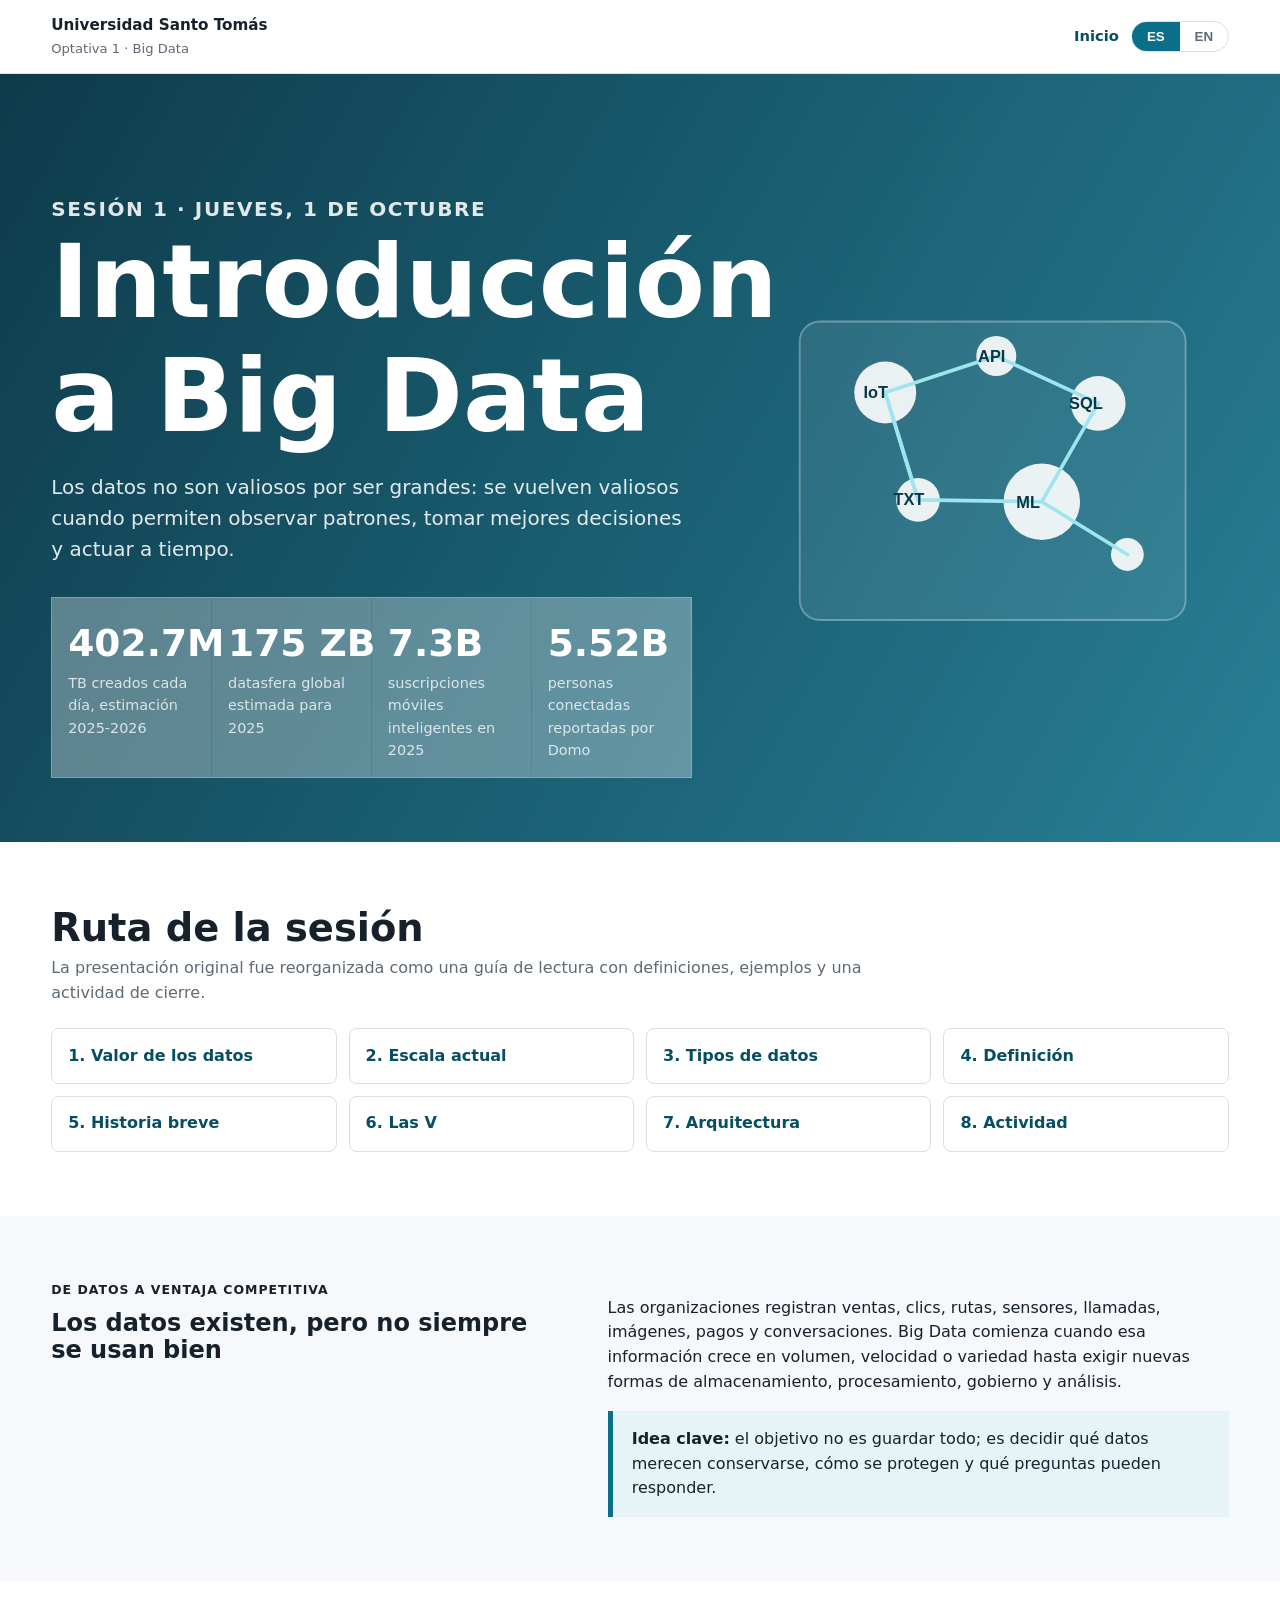
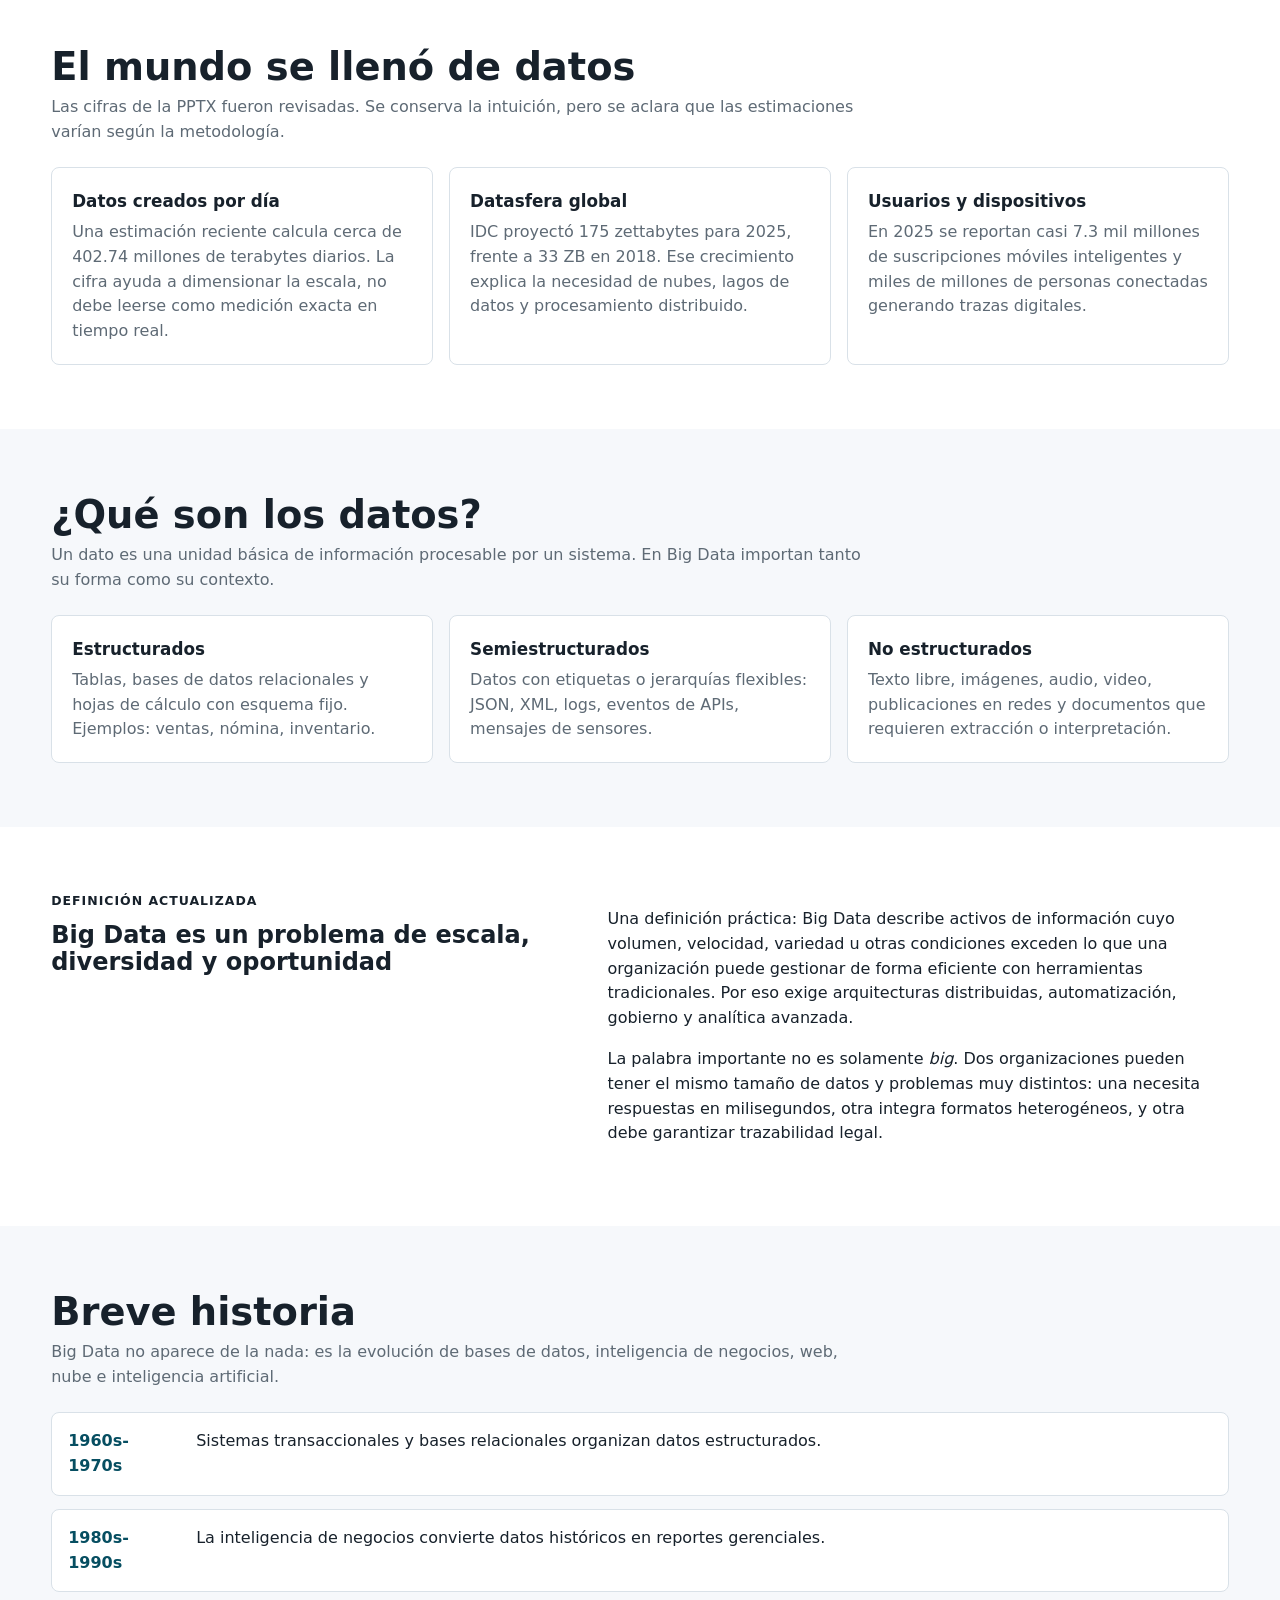
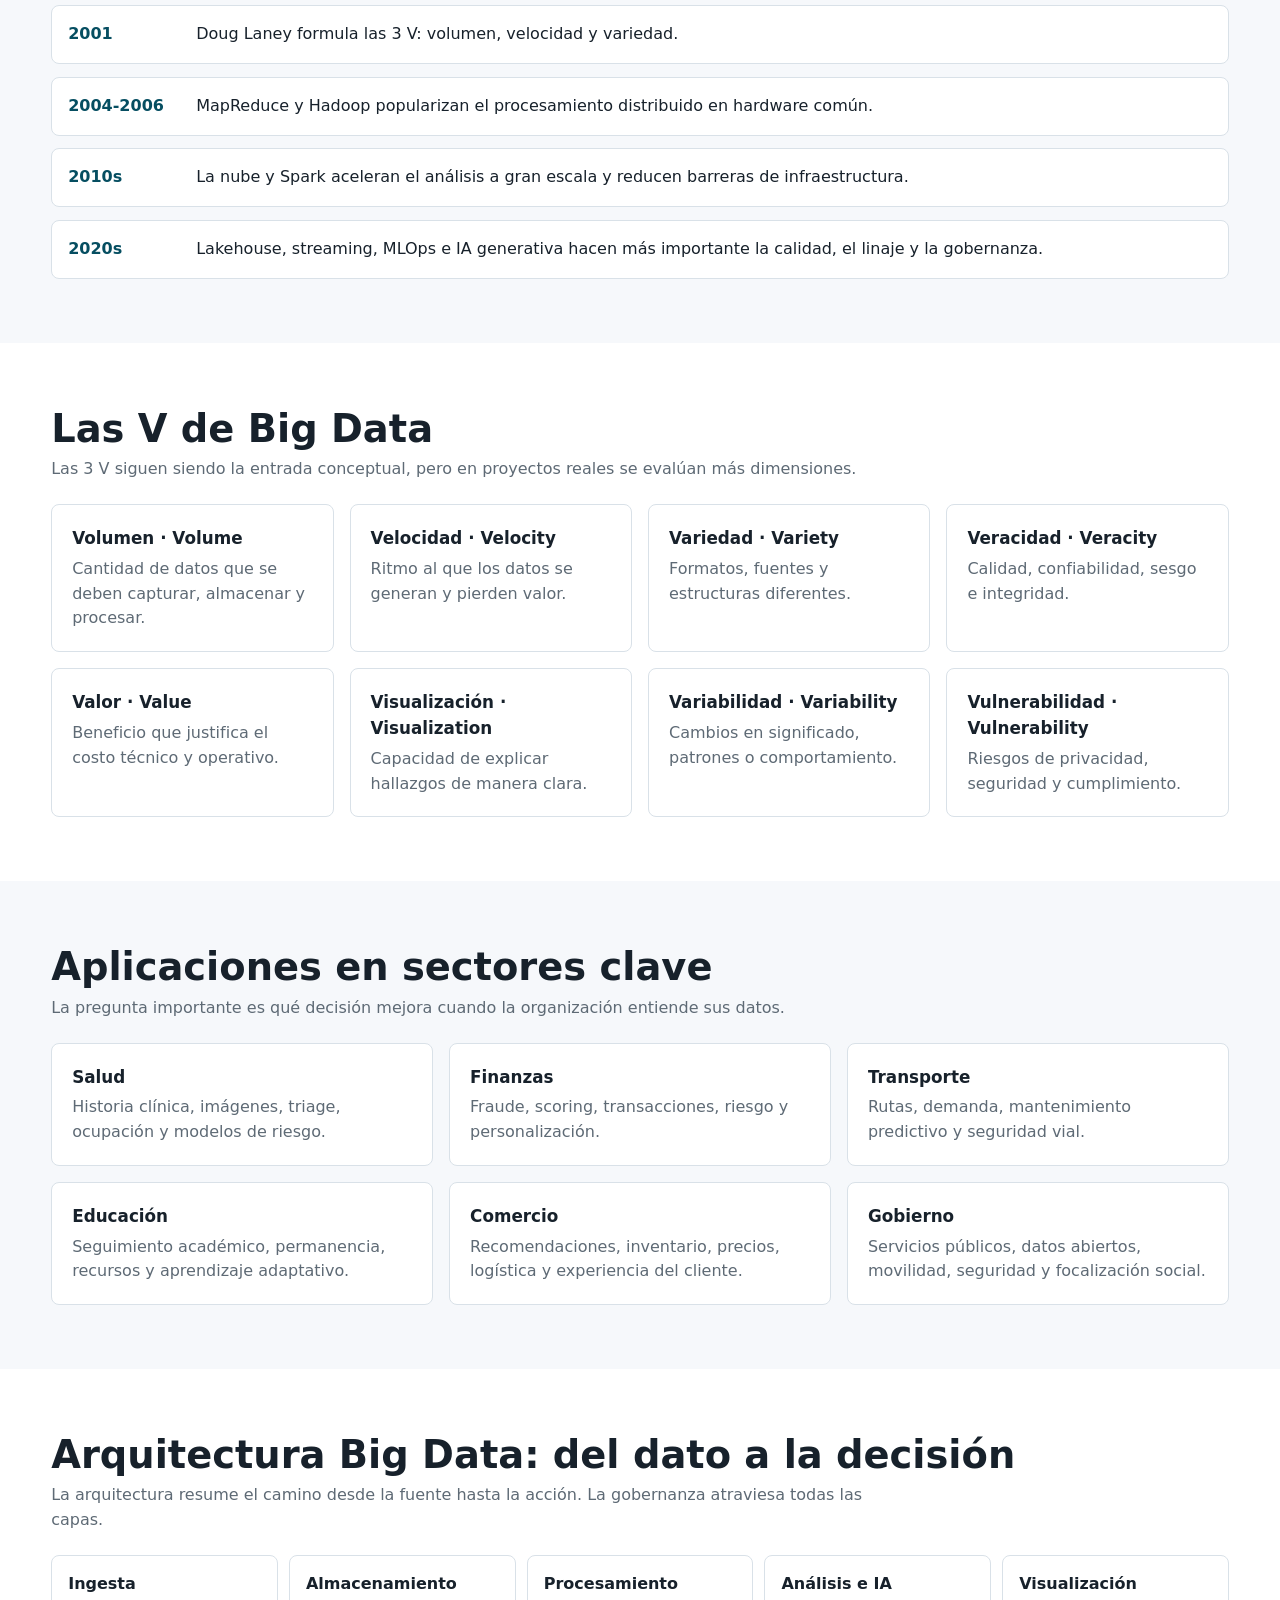
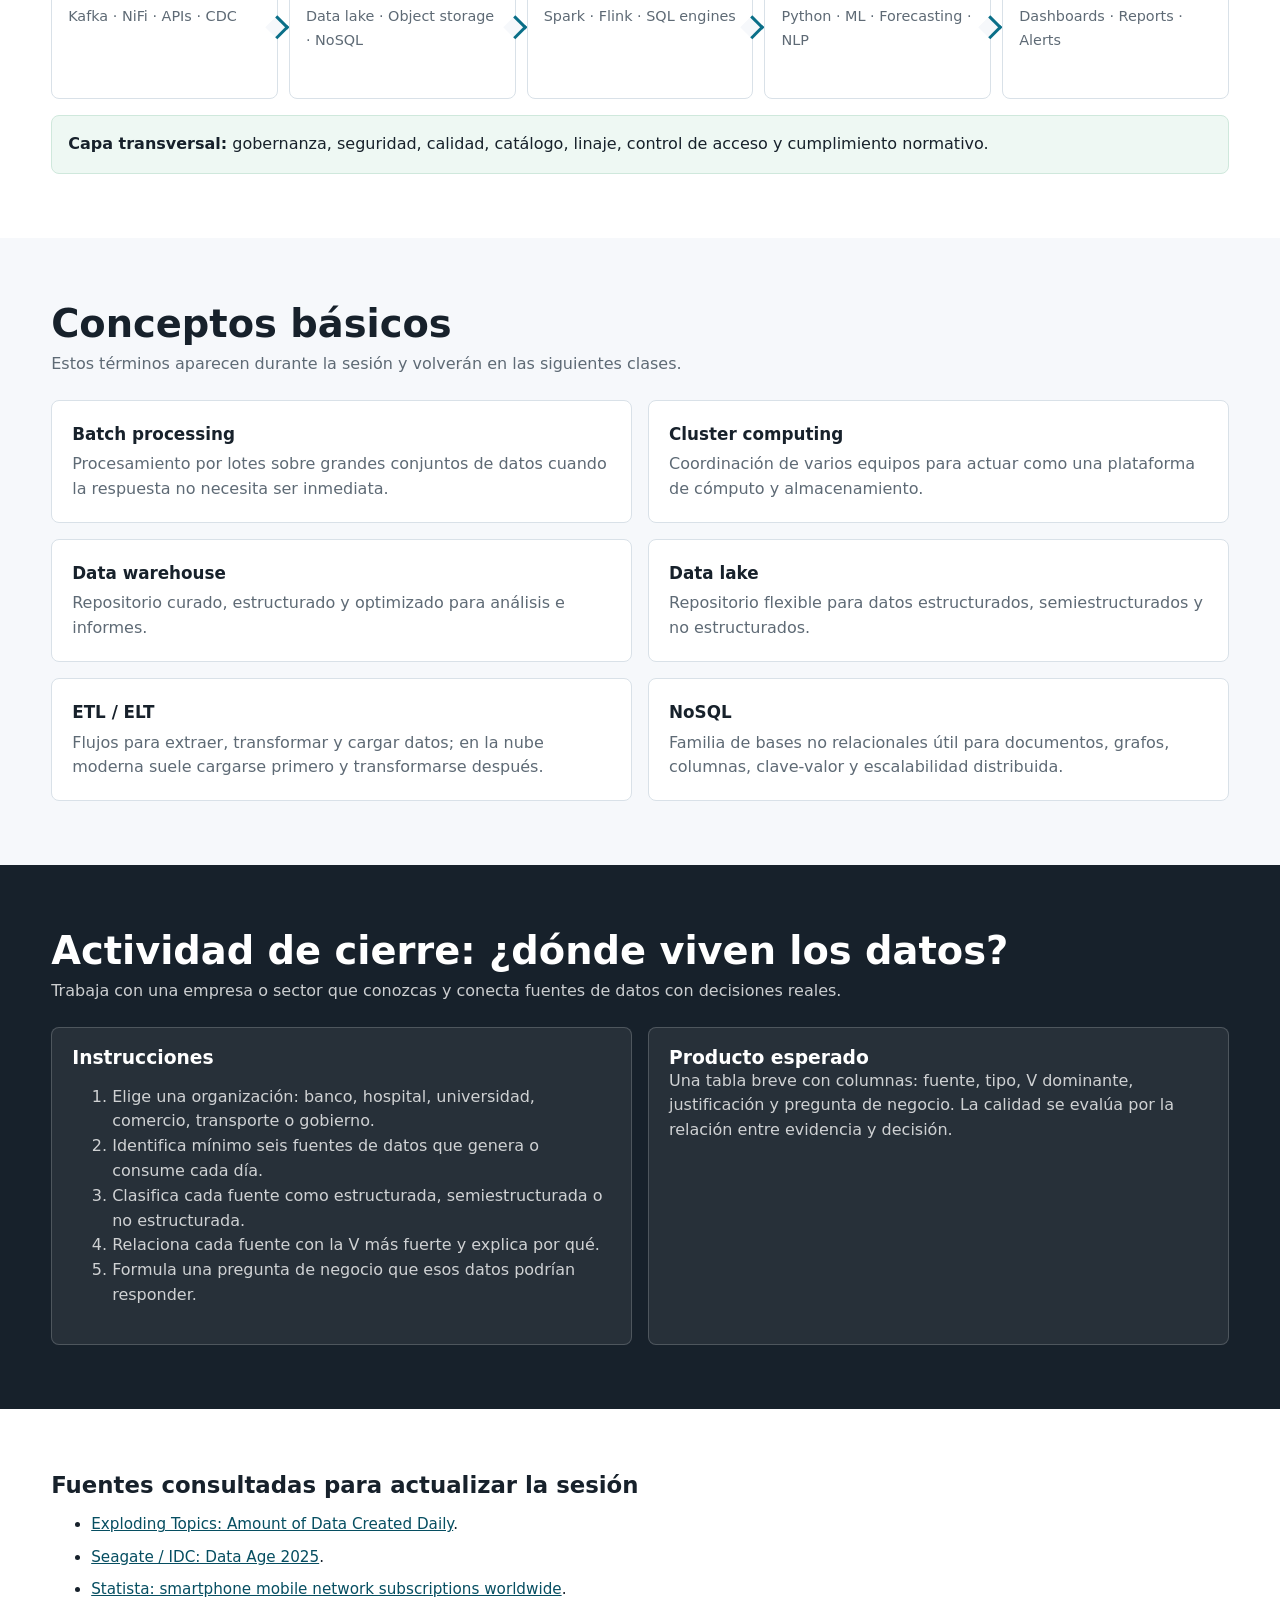
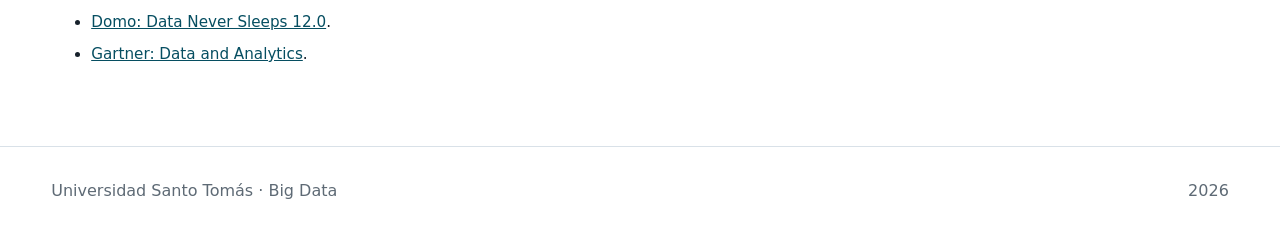
==== sesiones/sesion-1/index.html @ 41582f33 "Create bilingual Big Data Pages site" ====
<!doctype html>
<html lang="es">
  <head>
    <meta charset="utf-8">
    <meta name="viewport" content="width=device-width, initial-scale=1">
    <title>Sesión 1 · Introducción a Big Data</title>
    <meta name="description" content="Session 1: updated bilingual introduction to Big Data.">
    <link rel="stylesheet" href="../../styles.css">
  </head>
  <body>
    <header class="topbar">
      <div class="brand">
        <strong>Universidad Santo Tomás</strong>
        <span>Optativa 1 · Big Data</span>
      </div>
      <nav class="nav-actions" aria-label="Navigation">
        <a class="home-link" href="../../"><span data-lang="es">Inicio</span><span data-lang="en">Home</span></a>
        <div class="language-toggle" aria-label="Language selector">
          <button type="button" data-lang-button="es">ES</button>
          <button type="button" data-lang-button="en">EN</button>
        </div>
      </nav>
    </header>

    <main>
      <section class="hero lesson-hero">
        <div class="hero-inner">
          <div>
            <p class="eyebrow" data-lang="es">Sesión 1 · Jueves, 1 de octubre</p>
            <p class="eyebrow" data-lang="en">Session 1 · Thursday, October 1</p>
            <div data-lang="es">
              <h1>Introducción a Big Data</h1>
              <p>Los datos no son valiosos por ser grandes: se vuelven valiosos cuando permiten observar patrones, tomar mejores decisiones y actuar a tiempo.</p>
            </div>
            <div data-lang="en">
              <h1>Introduction to Big Data</h1>
              <p>Data is not valuable just because it is big: it becomes valuable when it reveals patterns, improves decisions, and supports timely action.</p>
            </div>
            <div class="stats-band">
              <div class="stat">
                <strong>402.7M</strong>
                <span data-lang="es">TB creados cada día, estimación 2025-2026</span>
                <span data-lang="en">TB created each day, 2025-2026 estimate</span>
              </div>
              <div class="stat">
                <strong>175 ZB</strong>
                <span data-lang="es">datasfera global estimada para 2025</span>
                <span data-lang="en">estimated global datasphere for 2025</span>
              </div>
              <div class="stat">
                <strong>7.3B</strong>
                <span data-lang="es">suscripciones móviles inteligentes en 2025</span>
                <span data-lang="en">smartphone mobile subscriptions in 2025</span>
              </div>
              <div class="stat">
                <strong>5.52B</strong>
                <span data-lang="es">personas conectadas reportadas por Domo</span>
                <span data-lang="en">people online reported by Domo</span>
              </div>
            </div>
          </div>
          <div class="hero-visual" aria-hidden="true">
            <svg class="signal-map" viewBox="0 0 520 470" role="img">
              <rect x="48" y="64" width="424" height="328" rx="22" fill="rgba(255,255,255,.08)" stroke="rgba(255,255,255,.32)" stroke-width="2"/>
              <g fill="rgba(255,255,255,.9)">
                <circle cx="142" cy="142" r="34"/>
                <circle cx="264" cy="102" r="22"/>
                <circle cx="376" cy="154" r="30"/>
                <circle cx="178" cy="260" r="24"/>
                <circle cx="314" cy="262" r="42"/>
                <circle cx="408" cy="320" r="18"/>
              </g>
              <g fill="none" stroke="#9fe5ef" stroke-width="4" stroke-linecap="round">
                <path d="M142 142 L264 102 L376 154 L314 262 L178 260 Z"/>
                <path d="M314 262 L408 320"/>
                <path d="M142 142 L178 260"/>
              </g>
              <g fill="#083747" font-family="Inter, sans-serif" font-weight="900" font-size="18">
                <text x="118" y="148">IoT</text>
                <text x="244" y="108">API</text>
                <text x="344" y="160">SQL</text>
                <text x="151" y="266">TXT</text>
                <text x="286" y="269">ML</text>
              </g>
            </svg>
          </div>
        </div>
      </section>

      <section class="section alt">
        <div class="section-inner">
          <div class="section-head">
            <div data-lang="es">
              <h2>Ruta de la sesión</h2>
              <p>La presentación original fue reorganizada como una guía de lectura con definiciones, ejemplos y una actividad de cierre.</p>
            </div>
            <div data-lang="en">
              <h2>Session Path</h2>
              <p>The original presentation was reorganized as a reading guide with definitions, examples, and a closing activity.</p>
            </div>
          </div>
          <nav class="toc" aria-label="Session sections">
            <a href="#valor"><span data-lang="es">1. Valor de los datos</span><span data-lang="en">1. Data value</span></a>
            <a href="#escala"><span data-lang="es">2. Escala actual</span><span data-lang="en">2. Current scale</span></a>
            <a href="#tipos"><span data-lang="es">3. Tipos de datos</span><span data-lang="en">3. Data types</span></a>
            <a href="#definicion"><span data-lang="es">4. Definición</span><span data-lang="en">4. Definition</span></a>
            <a href="#historia"><span data-lang="es">5. Historia breve</span><span data-lang="en">5. Brief history</span></a>
            <a href="#vs"><span data-lang="es">6. Las V</span><span data-lang="en">6. The Vs</span></a>
            <a href="#arquitectura"><span data-lang="es">7. Arquitectura</span><span data-lang="en">7. Architecture</span></a>
            <a href="#actividad"><span data-lang="es">8. Actividad</span><span data-lang="en">8. Activity</span></a>
          </nav>
        </div>
      </section>

      <section class="section" id="valor">
        <div class="section-inner two-col">
          <div>
            <div data-lang="es">
              <p class="eyebrow">De datos a ventaja competitiva</p>
              <h2>Los datos existen, pero no siempre se usan bien</h2>
            </div>
            <div data-lang="en">
              <p class="eyebrow">From data to competitive advantage</p>
              <h2>Data exists, but it is not always used well</h2>
            </div>
          </div>
          <div>
            <p data-lang="es">Las organizaciones registran ventas, clics, rutas, sensores, llamadas, imágenes, pagos y conversaciones. Big Data comienza cuando esa información crece en volumen, velocidad o variedad hasta exigir nuevas formas de almacenamiento, procesamiento, gobierno y análisis.</p>
            <p data-lang="en">Organizations record sales, clicks, routes, sensors, calls, images, payments, and conversations. Big Data begins when that information grows in volume, velocity, or variety enough to require new forms of storage, processing, governance, and analysis.</p>
            <div class="note">
              <p data-lang="es"><strong>Idea clave:</strong> el objetivo no es guardar todo; es decidir qué datos merecen conservarse, cómo se protegen y qué preguntas pueden responder.</p>
              <p data-lang="en"><strong>Key idea:</strong> the goal is not to store everything; it is to decide what data deserves to be kept, how it is protected, and what questions it can answer.</p>
            </div>
          </div>
        </div>
      </section>

      <section class="section alt" id="escala">
        <div class="section-inner">
          <div class="section-head">
            <div data-lang="es">
              <h2>El mundo se llenó de datos</h2>
              <p>Las cifras de la PPTX fueron revisadas. Se conserva la intuición, pero se aclara que las estimaciones varían según la metodología.</p>
            </div>
            <div data-lang="en">
              <h2>The world filled up with data</h2>
              <p>The figures from the PPTX were reviewed. The intuition remains, but the page clarifies that estimates vary by methodology.</p>
            </div>
          </div>
          <div class="grid">
            <article class="card">
              <strong data-lang="es">Datos creados por día</strong>
              <strong data-lang="en">Data created per day</strong>
              <p data-lang="es">Una estimación reciente calcula cerca de 402.74 millones de terabytes diarios. La cifra ayuda a dimensionar la escala, no debe leerse como medición exacta en tiempo real.</p>
              <p data-lang="en">A recent estimate puts daily data creation near 402.74 million terabytes. The figure is useful for scale, not as an exact real-time measurement.</p>
            </article>
            <article class="card">
              <strong data-lang="es">Datasfera global</strong>
              <strong data-lang="en">Global datasphere</strong>
              <p data-lang="es">IDC proyectó 175 zettabytes para 2025, frente a 33 ZB en 2018. Ese crecimiento explica la necesidad de nubes, lagos de datos y procesamiento distribuido.</p>
              <p data-lang="en">IDC projected 175 zettabytes for 2025, up from 33 ZB in 2018. That growth explains the need for clouds, data lakes, and distributed processing.</p>
            </article>
            <article class="card">
              <strong data-lang="es">Usuarios y dispositivos</strong>
              <strong data-lang="en">Users and devices</strong>
              <p data-lang="es">En 2025 se reportan casi 7.3 mil millones de suscripciones móviles inteligentes y miles de millones de personas conectadas generando trazas digitales.</p>
              <p data-lang="en">In 2025 there are almost 7.3 billion smartphone mobile subscriptions and billions of connected people producing digital traces.</p>
            </article>
          </div>
        </div>
      </section>

      <section class="section" id="tipos">
        <div class="section-inner">
          <div class="section-head">
            <div data-lang="es">
              <h2>¿Qué son los datos?</h2>
              <p>Un dato es una unidad básica de información procesable por un sistema. En Big Data importan tanto su forma como su contexto.</p>
            </div>
            <div data-lang="en">
              <h2>What is data?</h2>
              <p>A datum is a basic unit of information that a system can process. In Big Data, both form and context matter.</p>
            </div>
          </div>
          <div class="data-types">
            <article class="card">
              <strong data-lang="es">Estructurados</strong>
              <strong data-lang="en">Structured</strong>
              <p data-lang="es">Tablas, bases de datos relacionales y hojas de cálculo con esquema fijo. Ejemplos: ventas, nómina, inventario.</p>
              <p data-lang="en">Tables, relational databases, and spreadsheets with fixed schema. Examples: sales, payroll, inventory.</p>
            </article>
            <article class="card">
              <strong data-lang="es">Semiestructurados</strong>
              <strong data-lang="en">Semi-structured</strong>
              <p data-lang="es">Datos con etiquetas o jerarquías flexibles: JSON, XML, logs, eventos de APIs, mensajes de sensores.</p>
              <p data-lang="en">Data with flexible tags or hierarchies: JSON, XML, logs, API events, sensor messages.</p>
            </article>
            <article class="card">
              <strong data-lang="es">No estructurados</strong>
              <strong data-lang="en">Unstructured</strong>
              <p data-lang="es">Texto libre, imágenes, audio, video, publicaciones en redes y documentos que requieren extracción o interpretación.</p>
              <p data-lang="en">Free text, images, audio, video, social posts, and documents that require extraction or interpretation.</p>
            </article>
          </div>
        </div>
      </section>

      <section class="section alt" id="definicion">
        <div class="section-inner two-col">
          <div>
            <div data-lang="es">
              <p class="eyebrow">Definición actualizada</p>
              <h2>Big Data es un problema de escala, diversidad y oportunidad</h2>
            </div>
            <div data-lang="en">
              <p class="eyebrow">Updated definition</p>
              <h2>Big Data is a problem of scale, diversity, and timing</h2>
            </div>
          </div>
          <div>
            <p data-lang="es">Una definición práctica: Big Data describe activos de información cuyo volumen, velocidad, variedad u otras condiciones exceden lo que una organización puede gestionar de forma eficiente con herramientas tradicionales. Por eso exige arquitecturas distribuidas, automatización, gobierno y analítica avanzada.</p>
            <p data-lang="en">A practical definition: Big Data describes information assets whose volume, velocity, variety, or other conditions exceed what an organization can efficiently manage with traditional tools. That is why it requires distributed architectures, automation, governance, and advanced analytics.</p>
            <p data-lang="es">La palabra importante no es solamente <em>big</em>. Dos organizaciones pueden tener el mismo tamaño de datos y problemas muy distintos: una necesita respuestas en milisegundos, otra integra formatos heterogéneos, y otra debe garantizar trazabilidad legal.</p>
            <p data-lang="en">The important word is not only <em>big</em>. Two organizations can have the same data size and very different problems: one needs millisecond responses, another integrates heterogeneous formats, and another must guarantee legal traceability.</p>
          </div>
        </div>
      </section>

      <section class="section" id="historia">
        <div class="section-inner">
          <div class="section-head">
            <div data-lang="es">
              <h2>Breve historia</h2>
              <p>Big Data no aparece de la nada: es la evolución de bases de datos, inteligencia de negocios, web, nube e inteligencia artificial.</p>
            </div>
            <div data-lang="en">
              <h2>Brief History</h2>
              <p>Big Data does not appear from nowhere: it evolves from databases, business intelligence, the web, cloud, and artificial intelligence.</p>
            </div>
          </div>
          <div class="timeline">
            <div class="timeline-item"><time>1960s-1970s</time><span data-lang="es">Sistemas transaccionales y bases relacionales organizan datos estructurados.</span><span data-lang="en">Transactional systems and relational databases organize structured data.</span></div>
            <div class="timeline-item"><time>1980s-1990s</time><span data-lang="es">La inteligencia de negocios convierte datos históricos en reportes gerenciales.</span><span data-lang="en">Business intelligence turns historical data into managerial reports.</span></div>
            <div class="timeline-item"><time>2001</time><span data-lang="es">Doug Laney formula las 3 V: volumen, velocidad y variedad.</span><span data-lang="en">Doug Laney formulates the 3 Vs: volume, velocity, and variety.</span></div>
            <div class="timeline-item"><time>2004-2006</time><span data-lang="es">MapReduce y Hadoop popularizan el procesamiento distribuido en hardware común.</span><span data-lang="en">MapReduce and Hadoop popularize distributed processing on commodity hardware.</span></div>
            <div class="timeline-item"><time>2010s</time><span data-lang="es">La nube y Spark aceleran el análisis a gran escala y reducen barreras de infraestructura.</span><span data-lang="en">Cloud platforms and Spark accelerate large-scale analytics and reduce infrastructure barriers.</span></div>
            <div class="timeline-item"><time>2020s</time><span data-lang="es">Lakehouse, streaming, MLOps e IA generativa hacen más importante la calidad, el linaje y la gobernanza.</span><span data-lang="en">Lakehouse, streaming, MLOps, and generative AI make quality, lineage, and governance more important.</span></div>
          </div>
        </div>
      </section>

      <section class="section alt" id="vs">
        <div class="section-inner">
          <div class="section-head">
            <div data-lang="es">
              <h2>Las V de Big Data</h2>
              <p>Las 3 V siguen siendo la entrada conceptual, pero en proyectos reales se evalúan más dimensiones.</p>
            </div>
            <div data-lang="en">
              <h2>The Vs of Big Data</h2>
              <p>The 3 Vs remain the conceptual entry point, but real projects evaluate more dimensions.</p>
            </div>
          </div>
          <div class="v-grid">
            <article class="card"><strong>Volumen · Volume</strong><p data-lang="es">Cantidad de datos que se deben capturar, almacenar y procesar.</p><p data-lang="en">Amount of data to capture, store, and process.</p></article>
            <article class="card"><strong>Velocidad · Velocity</strong><p data-lang="es">Ritmo al que los datos se generan y pierden valor.</p><p data-lang="en">Rate at which data is generated and loses value.</p></article>
            <article class="card"><strong>Variedad · Variety</strong><p data-lang="es">Formatos, fuentes y estructuras diferentes.</p><p data-lang="en">Different formats, sources, and structures.</p></article>
            <article class="card"><strong>Veracidad · Veracity</strong><p data-lang="es">Calidad, confiabilidad, sesgo e integridad.</p><p data-lang="en">Quality, reliability, bias, and integrity.</p></article>
            <article class="card"><strong>Valor · Value</strong><p data-lang="es">Beneficio que justifica el costo técnico y operativo.</p><p data-lang="en">Benefit that justifies technical and operational cost.</p></article>
            <article class="card"><strong>Visualización · Visualization</strong><p data-lang="es">Capacidad de explicar hallazgos de manera clara.</p><p data-lang="en">Ability to explain findings clearly.</p></article>
            <article class="card"><strong>Variabilidad · Variability</strong><p data-lang="es">Cambios en significado, patrones o comportamiento.</p><p data-lang="en">Changes in meaning, patterns, or behavior.</p></article>
            <article class="card"><strong>Vulnerabilidad · Vulnerability</strong><p data-lang="es">Riesgos de privacidad, seguridad y cumplimiento.</p><p data-lang="en">Privacy, security, and compliance risks.</p></article>
          </div>
        </div>
      </section>

      <section class="section" id="sectores">
        <div class="section-inner">
          <div class="section-head">
            <div data-lang="es">
              <h2>Aplicaciones en sectores clave</h2>
              <p>La pregunta importante es qué decisión mejora cuando la organización entiende sus datos.</p>
            </div>
            <div data-lang="en">
              <h2>Applications in Key Sectors</h2>
              <p>The important question is which decision improves when the organization understands its data.</p>
            </div>
          </div>
          <div class="sector-grid">
            <article class="card"><strong data-lang="es">Salud</strong><strong data-lang="en">Healthcare</strong><p data-lang="es">Historia clínica, imágenes, triage, ocupación y modelos de riesgo.</p><p data-lang="en">Clinical records, images, triage, occupancy, and risk models.</p></article>
            <article class="card"><strong data-lang="es">Finanzas</strong><strong data-lang="en">Finance</strong><p data-lang="es">Fraude, scoring, transacciones, riesgo y personalización.</p><p data-lang="en">Fraud, scoring, transactions, risk, and personalization.</p></article>
            <article class="card"><strong data-lang="es">Transporte</strong><strong data-lang="en">Transportation</strong><p data-lang="es">Rutas, demanda, mantenimiento predictivo y seguridad vial.</p><p data-lang="en">Routes, demand, predictive maintenance, and road safety.</p></article>
            <article class="card"><strong data-lang="es">Educación</strong><strong data-lang="en">Education</strong><p data-lang="es">Seguimiento académico, permanencia, recursos y aprendizaje adaptativo.</p><p data-lang="en">Academic tracking, retention, resources, and adaptive learning.</p></article>
            <article class="card"><strong data-lang="es">Comercio</strong><strong data-lang="en">Commerce</strong><p data-lang="es">Recomendaciones, inventario, precios, logística y experiencia del cliente.</p><p data-lang="en">Recommendations, inventory, pricing, logistics, and customer experience.</p></article>
            <article class="card"><strong data-lang="es">Gobierno</strong><strong data-lang="en">Government</strong><p data-lang="es">Servicios públicos, datos abiertos, movilidad, seguridad y focalización social.</p><p data-lang="en">Public services, open data, mobility, safety, and social targeting.</p></article>
          </div>
        </div>
      </section>

      <section class="section alt" id="arquitectura">
        <div class="section-inner">
          <div class="section-head">
            <div data-lang="es">
              <h2>Arquitectura Big Data: del dato a la decisión</h2>
              <p>La arquitectura resume el camino desde la fuente hasta la acción. La gobernanza atraviesa todas las capas.</p>
            </div>
            <div data-lang="en">
              <h2>Big Data Architecture: from data to decision</h2>
              <p>The architecture summarizes the path from source to action. Governance crosses every layer.</p>
            </div>
          </div>
          <div class="architecture">
            <div class="arch-step"><strong data-lang="es">Ingesta</strong><strong data-lang="en">Ingestion</strong><span>Kafka · NiFi · APIs · CDC</span></div>
            <div class="arch-step"><strong data-lang="es">Almacenamiento</strong><strong data-lang="en">Storage</strong><span>Data lake · Object storage · NoSQL</span></div>
            <div class="arch-step"><strong data-lang="es">Procesamiento</strong><strong data-lang="en">Processing</strong><span>Spark · Flink · SQL engines</span></div>
            <div class="arch-step"><strong data-lang="es">Análisis e IA</strong><strong data-lang="en">Analytics and AI</strong><span>Python · ML · Forecasting · NLP</span></div>
            <div class="arch-step"><strong data-lang="es">Visualización</strong><strong data-lang="en">Visualization</strong><span>Dashboards · Reports · Alerts</span></div>
          </div>
          <div class="governance">
            <strong data-lang="es">Capa transversal:</strong>
            <strong data-lang="en">Cross-cutting layer:</strong>
            <span data-lang="es"> gobernanza, seguridad, calidad, catálogo, linaje, control de acceso y cumplimiento normativo.</span>
            <span data-lang="en"> governance, security, quality, catalog, lineage, access control, and regulatory compliance.</span>
          </div>
        </div>
      </section>

      <section class="section">
        <div class="section-inner">
          <div class="section-head">
            <div data-lang="es">
              <h2>Conceptos básicos</h2>
              <p>Estos términos aparecen durante la sesión y volverán en las siguientes clases.</p>
            </div>
            <div data-lang="en">
              <h2>Basic Concepts</h2>
              <p>These terms appear during the session and will return in the next classes.</p>
            </div>
          </div>
          <div class="concept-grid">
            <article class="card"><strong>Batch processing</strong><p data-lang="es">Procesamiento por lotes sobre grandes conjuntos de datos cuando la respuesta no necesita ser inmediata.</p><p data-lang="en">Batch processing over large datasets when the response does not need to be immediate.</p></article>
            <article class="card"><strong>Cluster computing</strong><p data-lang="es">Coordinación de varios equipos para actuar como una plataforma de cómputo y almacenamiento.</p><p data-lang="en">Coordination of multiple machines to act as a computing and storage platform.</p></article>
            <article class="card"><strong>Data warehouse</strong><p data-lang="es">Repositorio curado, estructurado y optimizado para análisis e informes.</p><p data-lang="en">Curated, structured repository optimized for analytics and reporting.</p></article>
            <article class="card"><strong>Data lake</strong><p data-lang="es">Repositorio flexible para datos estructurados, semiestructurados y no estructurados.</p><p data-lang="en">Flexible repository for structured, semi-structured, and unstructured data.</p></article>
            <article class="card"><strong>ETL / ELT</strong><p data-lang="es">Flujos para extraer, transformar y cargar datos; en la nube moderna suele cargarse primero y transformarse después.</p><p data-lang="en">Flows to extract, transform, and load data; in modern cloud stacks, data is often loaded first and transformed later.</p></article>
            <article class="card"><strong>NoSQL</strong><p data-lang="es">Familia de bases no relacionales útil para documentos, grafos, columnas, clave-valor y escalabilidad distribuida.</p><p data-lang="en">Family of non-relational databases useful for documents, graphs, columns, key-value data, and distributed scalability.</p></article>
          </div>
        </div>
      </section>

      <section class="section activity" id="actividad">
        <div class="section-inner">
          <div class="section-head">
            <div data-lang="es">
              <h2>Actividad de cierre: ¿dónde viven los datos?</h2>
              <p>Trabaja con una empresa o sector que conozcas y conecta fuentes de datos con decisiones reales.</p>
            </div>
            <div data-lang="en">
              <h2>Closing Activity: where does data live?</h2>
              <p>Work with a company or sector you know and connect data sources with real decisions.</p>
            </div>
          </div>
          <div class="activity-grid">
            <article class="card">
              <h3 data-lang="es">Instrucciones</h3>
              <h3 data-lang="en">Instructions</h3>
              <ol data-lang="es">
                <li>Elige una organización: banco, hospital, universidad, comercio, transporte o gobierno.</li>
                <li>Identifica mínimo seis fuentes de datos que genera o consume cada día.</li>
                <li>Clasifica cada fuente como estructurada, semiestructurada o no estructurada.</li>
                <li>Relaciona cada fuente con la V más fuerte y explica por qué.</li>
                <li>Formula una pregunta de negocio que esos datos podrían responder.</li>
              </ol>
              <ol data-lang="en">
                <li>Choose an organization: bank, hospital, university, commerce, transportation, or government.</li>
                <li>Identify at least six data sources it generates or consumes every day.</li>
                <li>Classify each source as structured, semi-structured, or unstructured.</li>
                <li>Connect each source with the strongest V and explain why.</li>
                <li>Write one business question that those data sources could answer.</li>
              </ol>
            </article>
            <article class="card">
              <h3 data-lang="es">Producto esperado</h3>
              <h3 data-lang="en">Expected output</h3>
              <p data-lang="es">Una tabla breve con columnas: fuente, tipo, V dominante, justificación y pregunta de negocio. La calidad se evalúa por la relación entre evidencia y decisión.</p>
              <p data-lang="en">A short table with columns: source, type, dominant V, justification, and business question. Quality is evaluated by the relationship between evidence and decision.</p>
            </article>
          </div>
        </div>
      </section>

      <section class="section alt">
        <div class="section-inner sources">
          <div data-lang="es">
            <h2>Fuentes consultadas para actualizar la sesión</h2>
            <ul>
              <li><a href="https://explodingtopics.com/blog/data-generated-per-day">Exploding Topics: Amount of Data Created Daily</a>.</li>
              <li><a href="https://www.seagate.com/www-content/promos/age-of-ai/files/seagate-age-of-ai.pdf">Seagate / IDC: Data Age 2025</a>.</li>
              <li><a href="https://www.statista.com/statistics/330695/number-of-smartphone-users-worldwide/">Statista: smartphone mobile network subscriptions worldwide</a>.</li>
              <li><a href="https://www.domoinvestors.com/news/news-details/2024/Domo-Releases-12th-Annual-Data-Never-Sleeps-Report/default.aspx">Domo: Data Never Sleeps 12.0</a>.</li>
              <li><a href="https://www.gartner.com/en/topics/data-and-analytics">Gartner: Data and Analytics</a>.</li>
            </ul>
          </div>
          <div data-lang="en">
            <h2>Sources used to update the session</h2>
            <ul>
              <li><a href="https://explodingtopics.com/blog/data-generated-per-day">Exploding Topics: Amount of Data Created Daily</a>.</li>
              <li><a href="https://www.seagate.com/www-content/promos/age-of-ai/files/seagate-age-of-ai.pdf">Seagate / IDC: Data Age 2025</a>.</li>
              <li><a href="https://www.statista.com/statistics/330695/number-of-smartphone-users-worldwide/">Statista: smartphone mobile network subscriptions worldwide</a>.</li>
              <li><a href="https://www.domoinvestors.com/news/news-details/2024/Domo-Releases-12th-Annual-Data-Never-Sleeps-Report/default.aspx">Domo: Data Never Sleeps 12.0</a>.</li>
              <li><a href="https://www.gartner.com/en/topics/data-and-analytics">Gartner: Data and Analytics</a>.</li>
            </ul>
          </div>
        </div>
      </section>
    </main>

    <footer>
      <div class="section-inner">
        <span>Universidad Santo Tomás · Big Data</span>
        <span>2026</span>
      </div>
    </footer>

    <script src="../../script.js"></script>
  </body>
</html>
---- styles.css ----
:root {
  color-scheme: light;
  --ink: #17212b;
  --muted: #5e6a75;
  --line: #d9e1e8;
  --paper: #f6f8fb;
  --surface: #ffffff;
  --brand: #0a6f88;
  --brand-dark: #064e61;
  --accent: #d94436;
  --green: #28785f;
  --gold: #b78018;
  --blue-soft: #e7f4f7;
  --red-soft: #fff0ec;
  --green-soft: #eef8f3;
  --gold-soft: #fff7e6;
  --shadow: 0 18px 45px rgba(23, 33, 43, 0.1);
  font-family: Inter, ui-sans-serif, system-ui, -apple-system, BlinkMacSystemFont, "Segoe UI", sans-serif;
}

* {
  box-sizing: border-box;
}

body {
  margin: 0;
  background: var(--paper);
  color: var(--ink);
  line-height: 1.55;
}

a {
  color: var(--brand-dark);
}

[hidden] {
  display: none !important;
}

.topbar {
  position: sticky;
  top: 0;
  z-index: 20;
  display: flex;
  align-items: center;
  justify-content: space-between;
  gap: 1rem;
  width: 100%;
  padding: 0.85rem clamp(1rem, 4vw, 3.5rem);
  border-bottom: 1px solid rgba(217, 225, 232, 0.9);
  background: rgba(255, 255, 255, 0.94);
  backdrop-filter: blur(16px);
}

.brand {
  display: flex;
  flex-direction: column;
  gap: 0.1rem;
  min-width: 0;
}

.brand strong {
  font-size: 0.95rem;
}

.brand span {
  color: var(--muted);
  font-size: 0.82rem;
}

.nav-actions {
  display: flex;
  align-items: center;
  gap: 0.75rem;
  flex-wrap: wrap;
  justify-content: flex-end;
}

.home-link {
  font-weight: 700;
  text-decoration: none;
  font-size: 0.92rem;
}

.language-toggle {
  display: inline-grid;
  grid-template-columns: 1fr 1fr;
  border: 1px solid var(--line);
  border-radius: 999px;
  overflow: hidden;
  background: var(--surface);
}

.language-toggle button {
  border: 0;
  min-width: 3rem;
  padding: 0.45rem 0.7rem;
  background: transparent;
  color: var(--muted);
  font-weight: 800;
  cursor: pointer;
}

.language-toggle button.is-active {
  background: var(--brand);
  color: white;
}

.hero {
  width: 100%;
  padding: clamp(2.8rem, 8vw, 6.5rem) clamp(1rem, 4vw, 4rem) clamp(2rem, 5vw, 4rem);
  color: white;
  background:
    linear-gradient(120deg, rgba(8, 55, 71, 0.98), rgba(11, 111, 136, 0.88)),
    radial-gradient(circle at 76% 22%, rgba(255, 255, 255, 0.22), transparent 28%);
}

.hero-inner {
  width: min(1180px, 100%);
  margin: 0 auto;
  display: grid;
  grid-template-columns: minmax(0, 1.15fr) minmax(300px, 0.85fr);
  gap: clamp(2rem, 5vw, 5rem);
  align-items: center;
}

.eyebrow {
  margin: 0 0 0.7rem;
  text-transform: uppercase;
  letter-spacing: 0.08em;
  font-size: 0.78rem;
  font-weight: 850;
}

h1, h2, h3 {
  line-height: 1.12;
  margin: 0;
}

h1 {
  max-width: 12ch;
  font-size: clamp(3rem, 8vw, 6.8rem);
}

.hero p {
  max-width: 68ch;
  margin: 1.1rem 0 0;
  color: rgba(255, 255, 255, 0.88);
  font-size: clamp(1.03rem, 2vw, 1.25rem);
}

.hero-visual {
  min-height: 360px;
  display: grid;
  place-items: center;
}

.signal-map {
  width: min(100%, 520px);
  aspect-ratio: 1.1;
}

.section {
  width: 100%;
  padding: clamp(2rem, 5vw, 4.5rem) clamp(1rem, 4vw, 4rem);
}

.section.alt {
  background: white;
}

.section-inner {
  width: min(1180px, 100%);
  margin: 0 auto;
}

.section-head {
  display: flex;
  align-items: end;
  justify-content: space-between;
  gap: 1.25rem;
  margin-bottom: 1.4rem;
}

.section-head h2 {
  font-size: clamp(1.8rem, 3vw, 2.6rem);
}

.section-head p {
  max-width: 52rem;
  margin: 0.45rem 0 0;
  color: var(--muted);
}

.session-table {
  width: 100%;
  border-collapse: collapse;
  overflow: hidden;
  background: var(--surface);
  box-shadow: var(--shadow);
}

.session-table th,
.session-table td {
  padding: 1rem;
  text-align: left;
  border-bottom: 1px solid var(--line);
  vertical-align: top;
}

.session-table th {
  background: #edf5f7;
  color: #243744;
  font-size: 0.82rem;
  text-transform: uppercase;
  letter-spacing: 0.06em;
}

.session-table tr:last-child td {
  border-bottom: 0;
}

.session-table a {
  font-weight: 800;
}

.pill {
  display: inline-flex;
  align-items: center;
  justify-content: center;
  min-width: 5rem;
  padding: 0.32rem 0.7rem;
  border-radius: 999px;
  background: var(--blue-soft);
  color: var(--brand-dark);
  font-weight: 800;
  font-size: 0.82rem;
}

.pill.locked {
  background: #eef1f4;
  color: var(--muted);
}

.grid {
  display: grid;
  grid-template-columns: repeat(3, minmax(0, 1fr));
  gap: 1rem;
}

.tile,
.card {
  background: var(--surface);
  border: 1px solid var(--line);
  border-radius: 8px;
  padding: 1.25rem;
}

.tile strong,
.card strong {
  display: block;
  margin-bottom: 0.35rem;
  font-size: 1.05rem;
}

.tile p,
.card p,
.card li {
  color: var(--muted);
}

.tile p,
.card p {
  margin: 0;
}

.lesson-hero h1 {
  max-width: 13ch;
}

.stats-band {
  display: grid;
  grid-template-columns: repeat(4, minmax(0, 1fr));
  gap: 1px;
  margin-top: 2rem;
  background: rgba(255, 255, 255, 0.25);
  border: 1px solid rgba(255, 255, 255, 0.28);
}

.stat {
  padding: 1rem;
  background: rgba(255, 255, 255, 0.08);
}

.stat strong {
  display: block;
  color: white;
  font-size: clamp(1.5rem, 3vw, 2.35rem);
  white-space: nowrap;
}

.stat span {
  display: block;
  color: rgba(255, 255, 255, 0.78);
  font-size: 0.9rem;
}

.toc {
  display: grid;
  grid-template-columns: repeat(4, minmax(0, 1fr));
  gap: 0.75rem;
}

.toc a {
  display: block;
  padding: 0.9rem 1rem;
  border: 1px solid var(--line);
  border-radius: 8px;
  background: white;
  text-decoration: none;
  font-weight: 800;
}

.two-col {
  display: grid;
  grid-template-columns: minmax(0, 0.9fr) minmax(0, 1.1fr);
  gap: clamp(1.5rem, 4vw, 3rem);
  align-items: start;
}

.note {
  border-left: 5px solid var(--brand);
  padding: 1rem 1.2rem;
  background: var(--blue-soft);
}

.note p {
  margin: 0;
}

.data-types,
.v-grid,
.sector-grid,
.concept-grid {
  display: grid;
  grid-template-columns: repeat(3, minmax(0, 1fr));
  gap: 1rem;
}

.v-grid {
  grid-template-columns: repeat(4, minmax(0, 1fr));
}

.concept-grid {
  grid-template-columns: repeat(2, minmax(0, 1fr));
}

.timeline {
  display: grid;
  gap: 0.8rem;
}

.timeline-item {
  display: grid;
  grid-template-columns: 7rem 1fr;
  gap: 1rem;
  align-items: start;
  padding: 1rem;
  border: 1px solid var(--line);
  border-radius: 8px;
  background: white;
}

.timeline-item time {
  font-weight: 900;
  color: var(--brand-dark);
}

.architecture {
  display: grid;
  grid-template-columns: repeat(5, minmax(0, 1fr));
  gap: 0.7rem;
}

.arch-step {
  position: relative;
  min-height: 9rem;
  padding: 1rem;
  border: 1px solid var(--line);
  border-radius: 8px;
  background: white;
}

.arch-step::after {
  content: "";
  position: absolute;
  top: 50%;
  right: -0.55rem;
  width: 0.85rem;
  height: 0.85rem;
  border-top: 3px solid var(--brand);
  border-right: 3px solid var(--brand);
  transform: translateY(-50%) rotate(45deg);
  background: var(--paper);
}

.arch-step:last-child::after {
  content: none;
}

.arch-step strong {
  display: block;
  margin-bottom: 0.4rem;
}

.arch-step span {
  color: var(--muted);
  font-size: 0.9rem;
}

.governance {
  margin-top: 1rem;
  padding: 1rem;
  border-radius: 8px;
  background: var(--green-soft);
  border: 1px solid #cfe8dc;
}

.activity {
  background: #17212b;
  color: white;
}

.activity .section-head p,
.activity li,
.activity p {
  color: rgba(255, 255, 255, 0.78);
}

.activity h2,
.activity h3 {
  color: white;
}

.activity-grid {
  display: grid;
  grid-template-columns: minmax(0, 1fr) minmax(0, 1fr);
  gap: 1rem;
}

.activity .card {
  background: rgba(255, 255, 255, 0.07);
  border-color: rgba(255, 255, 255, 0.18);
}

.sources {
  font-size: 0.95rem;
}

.sources li {
  margin-bottom: 0.55rem;
}

footer {
  padding: 2rem clamp(1rem, 4vw, 4rem);
  color: var(--muted);
  border-top: 1px solid var(--line);
  background: white;
}

footer .section-inner {
  display: flex;
  justify-content: space-between;
  gap: 1rem;
  flex-wrap: wrap;
}

@media (max-width: 980px) {
  .hero-inner,
  .two-col,
  .activity-grid {
    grid-template-columns: 1fr;
  }

  .grid,
  .data-types,
  .v-grid,
  .sector-grid,
  .concept-grid,
  .toc,
  .stats-band {
    grid-template-columns: repeat(2, minmax(0, 1fr));
  }

  .architecture {
    grid-template-columns: 1fr;
  }

  .arch-step::after {
    top: auto;
    right: 50%;
    bottom: -0.58rem;
    transform: translateX(50%) rotate(135deg);
  }
}

@media (max-width: 680px) {
  .topbar {
    align-items: flex-start;
    flex-direction: column;
  }

  .section-head {
    display: block;
  }

  .session-table,
  .session-table tbody,
  .session-table tr,
  .session-table td {
    display: block;
    width: 100%;
  }

  .session-table thead {
    display: none;
  }

  .session-table tr {
    border-bottom: 1px solid var(--line);
    padding: 0.8rem 0;
  }

  .session-table td {
    border: 0;
    padding: 0.45rem 1rem;
  }

  .session-table td::before {
    content: attr(data-label);
    display: block;
    margin-bottom: 0.15rem;
    color: var(--muted);
    font-size: 0.75rem;
    font-weight: 850;
    text-transform: uppercase;
    letter-spacing: 0.05em;
  }

  .grid,
  .data-types,
  .v-grid,
  .sector-grid,
  .concept-grid,
  .toc,
  .stats-band {
    grid-template-columns: 1fr;
  }

  .timeline-item {
    grid-template-columns: 1fr;
  }

  .hero-visual {
    min-height: 260px;
  }
}
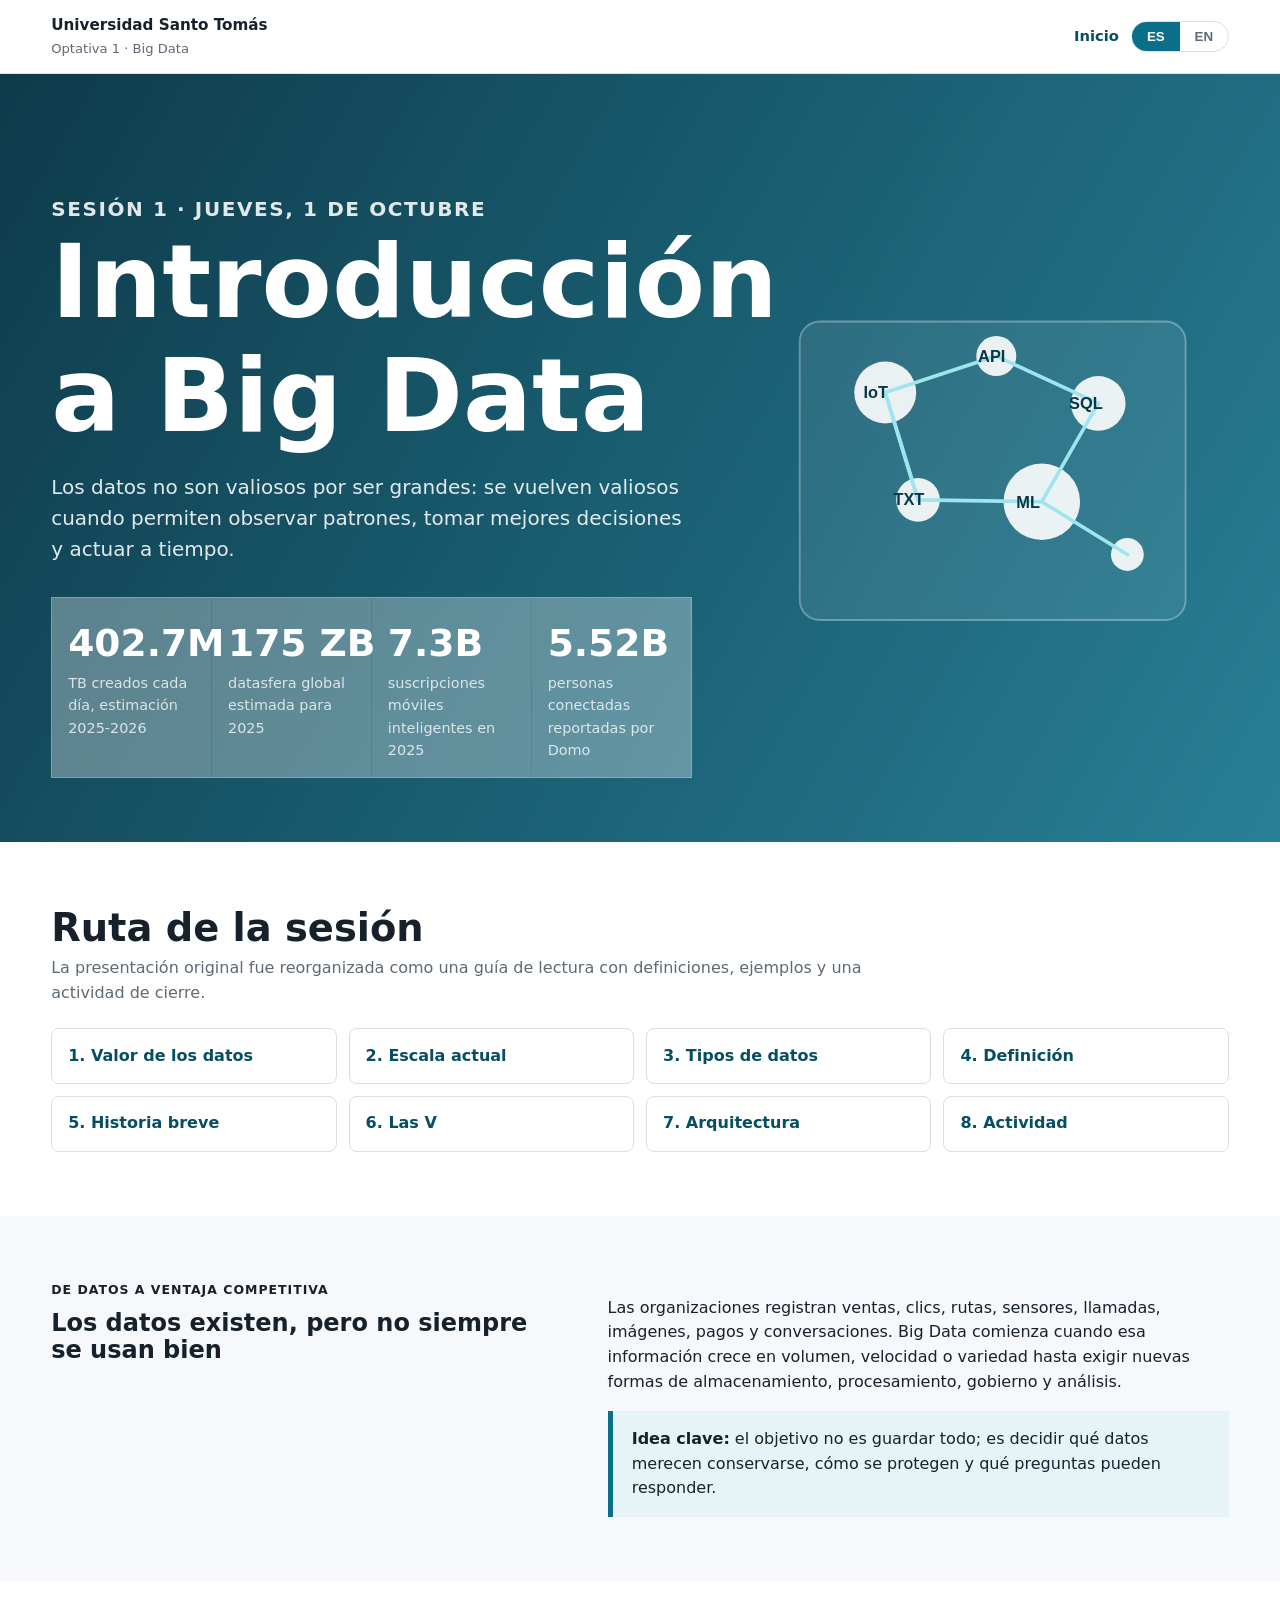
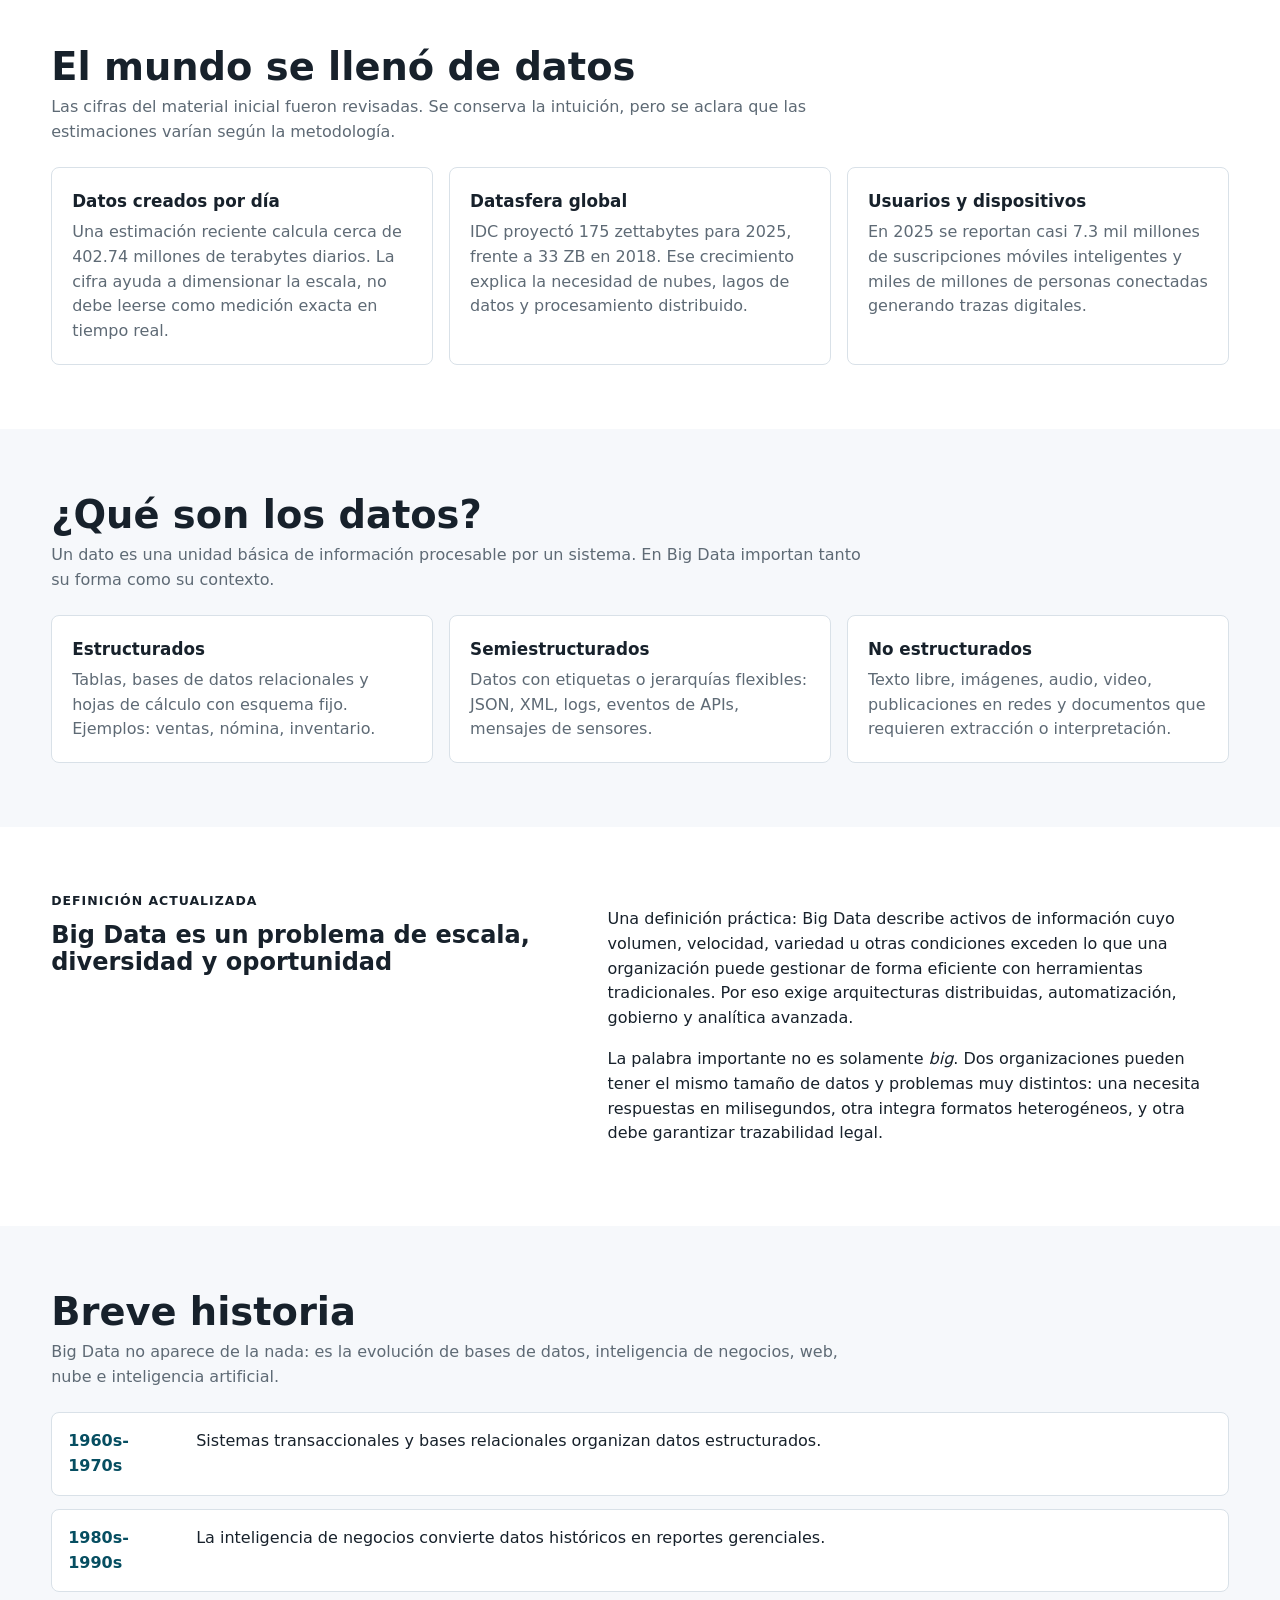
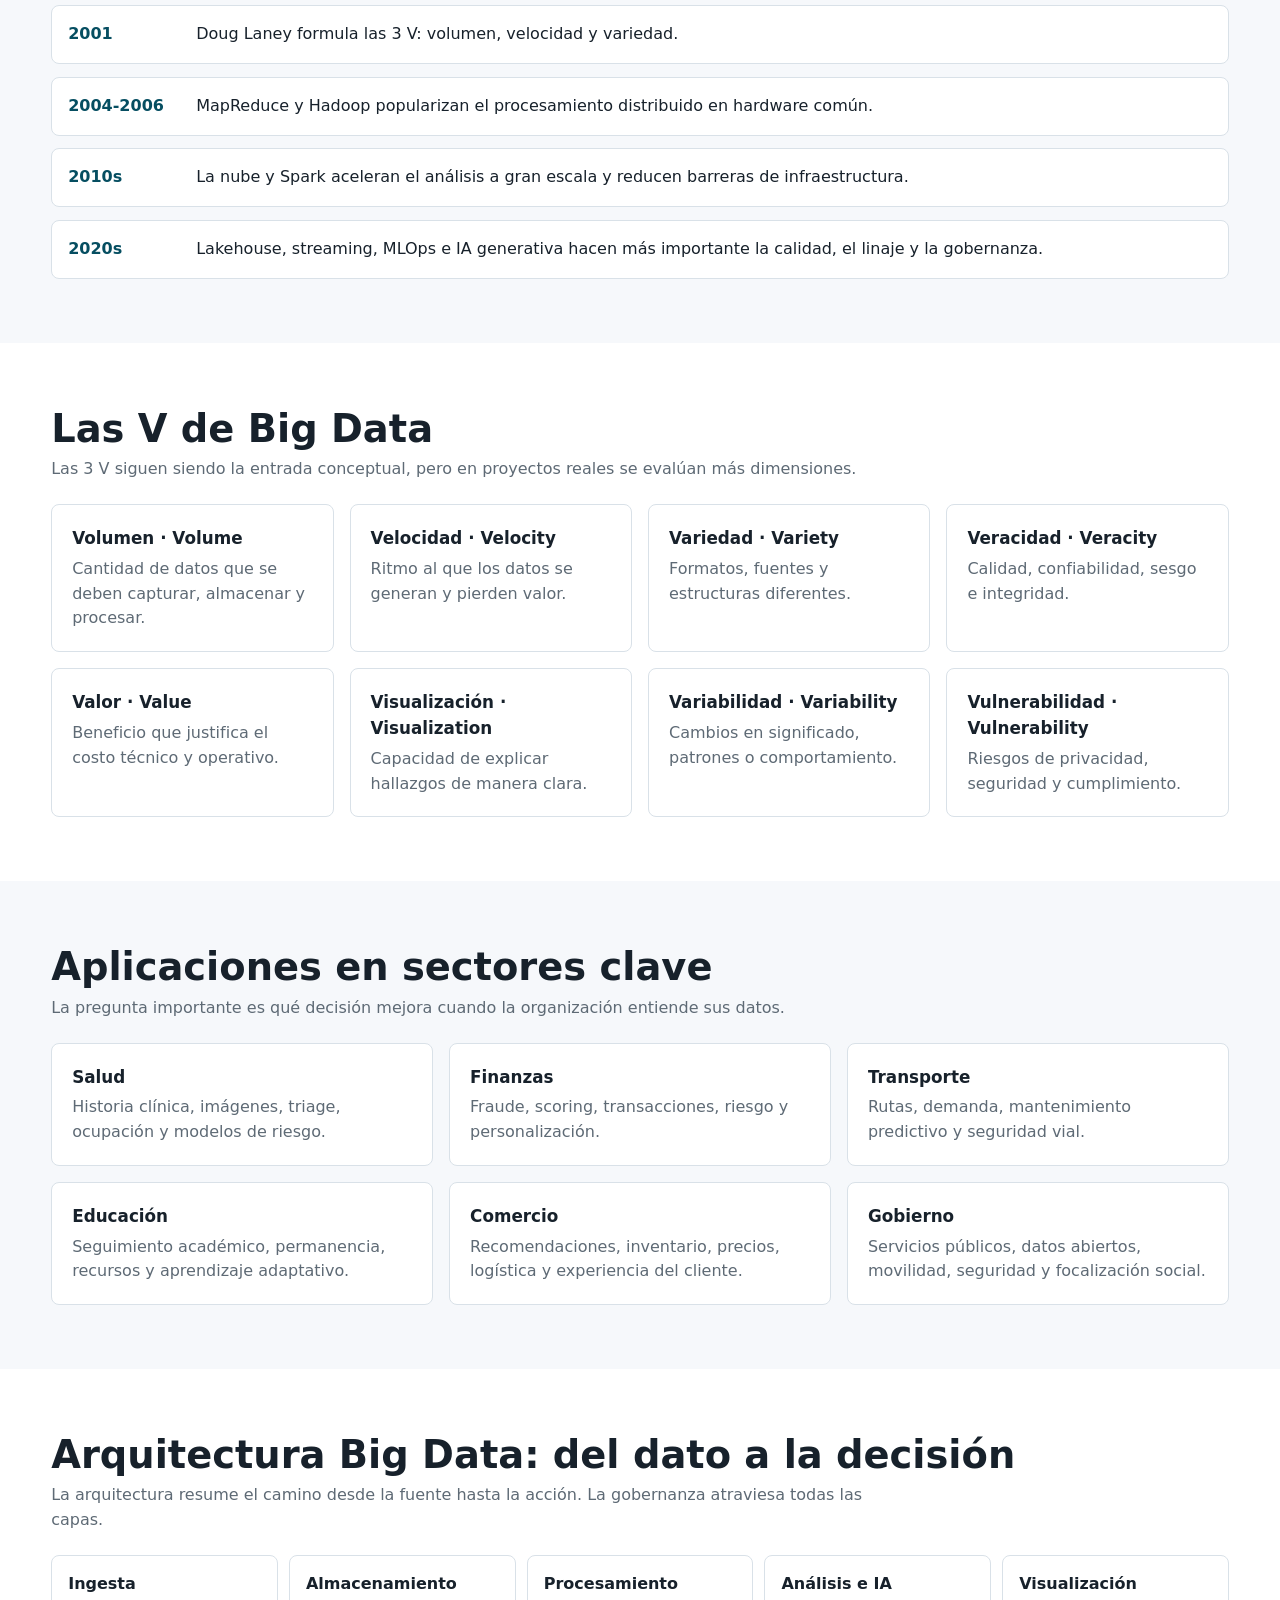
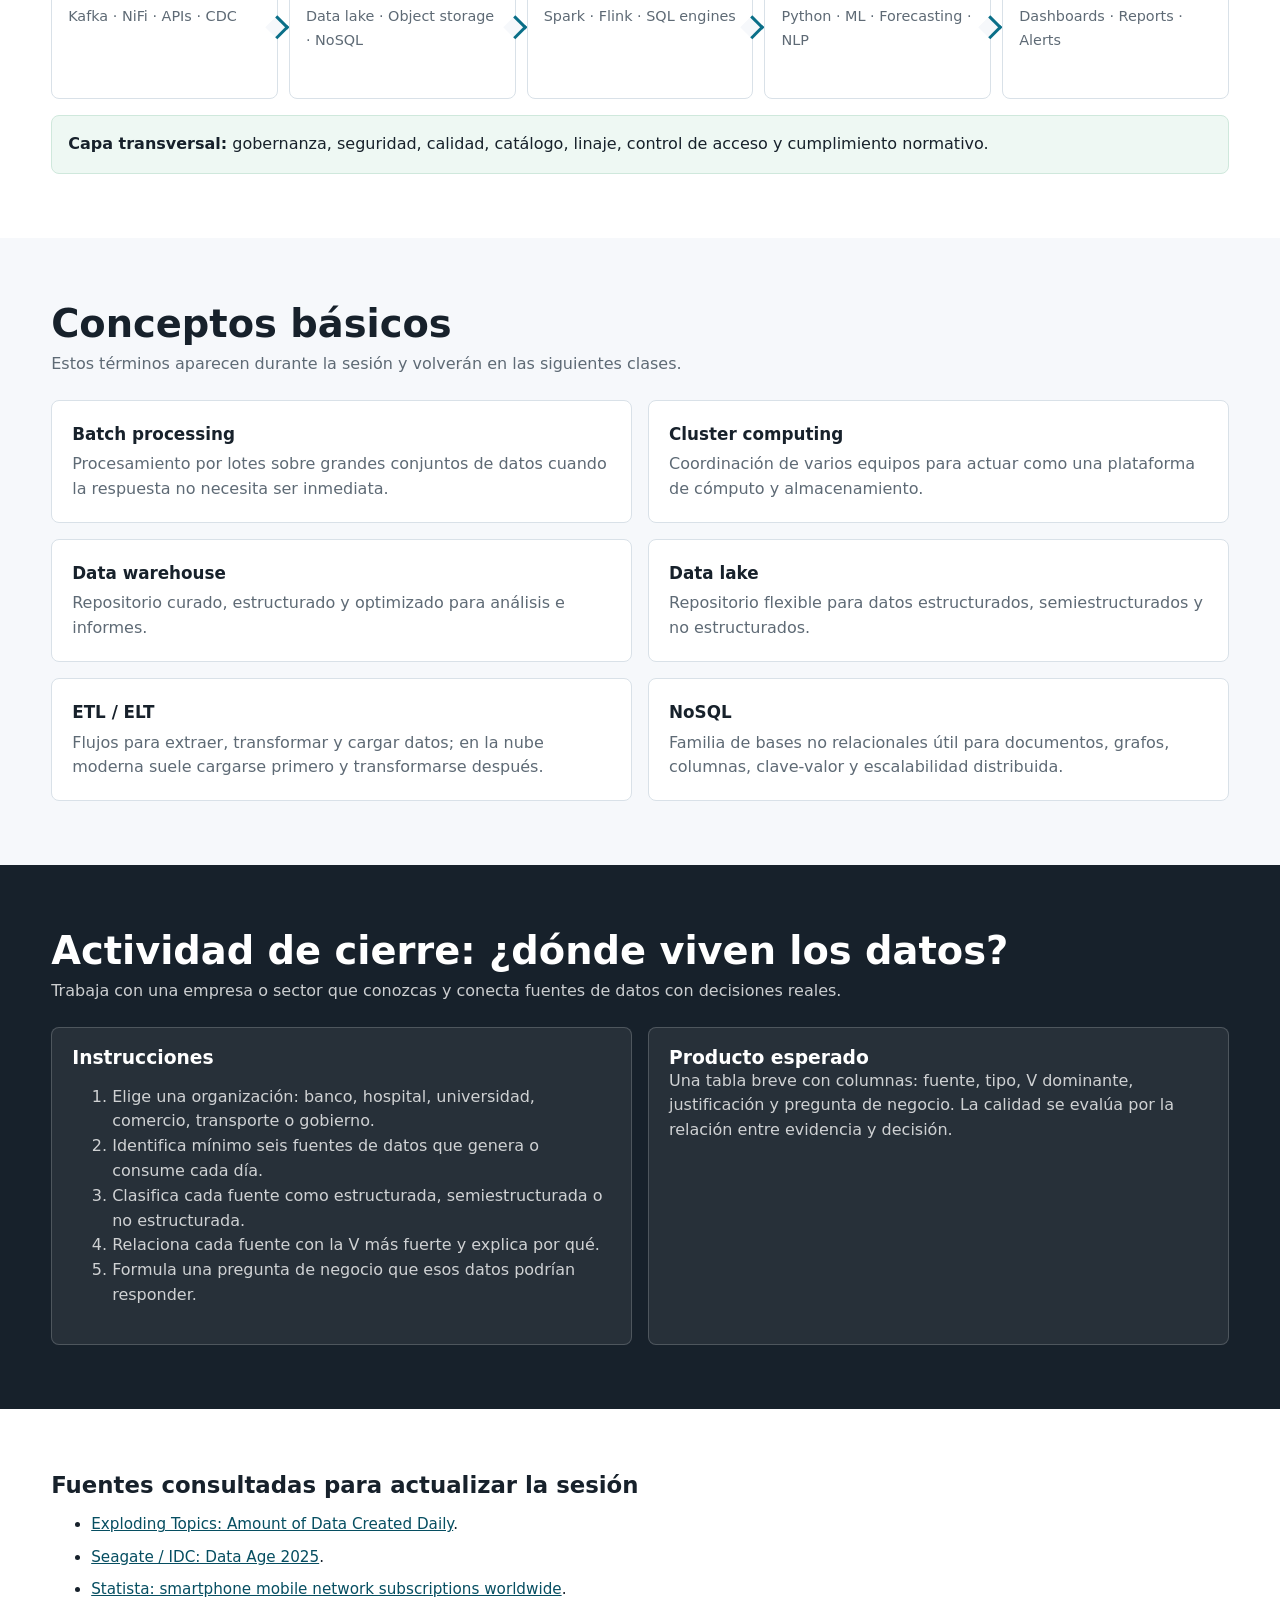
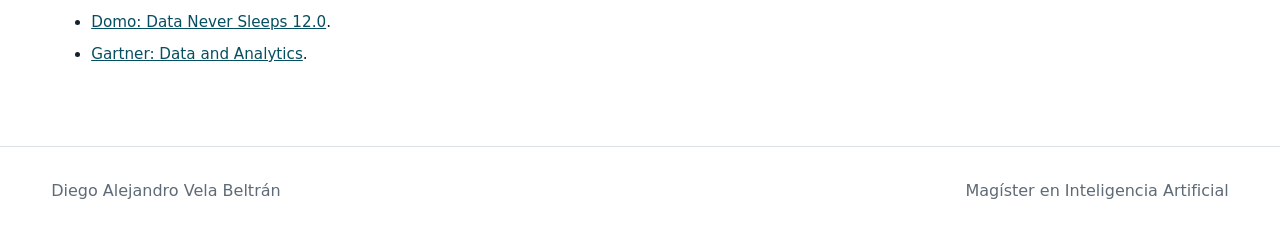
==== commit eb1b8e4c: "Add session 2 databases and SQL page" ====
--- a/sesiones/sesion-1/index.html
+++ b/sesiones/sesion-1/index.html
@@ -140,11 +140,11 @@
           <div class="section-head">
             <div data-lang="es">
               <h2>El mundo se llenó de datos</h2>
-              <p>Las cifras de la PPTX fueron revisadas. Se conserva la intuición, pero se aclara que las estimaciones varían según la metodología.</p>
+              <p>Las cifras del material inicial fueron revisadas. Se conserva la intuición, pero se aclara que las estimaciones varían según la metodología.</p>
             </div>
             <div data-lang="en">
               <h2>The world filled up with data</h2>
-              <p>The figures from the PPTX were reviewed. The intuition remains, but the page clarifies that estimates vary by methodology.</p>
+              <p>The figures from the initial material were reviewed. The intuition remains, but the page clarifies that estimates vary by methodology.</p>
             </div>
           </div>
           <div class="grid">
@@ -417,8 +417,8 @@
 
     <footer>
       <div class="section-inner">
-        <span>Universidad Santo Tomás · Big Data</span>
-        <span>2026</span>
+        <span>Diego Alejandro Vela Beltrán</span>
+        <span>Magíster en Inteligencia Artificial</span>
       </div>
     </footer>
 
--- a/styles.css
+++ b/styles.css
@@ -22,11 +22,16 @@
   box-sizing: border-box;
 }
 
+html {
+  overflow-x: hidden;
+}
+
 body {
   margin: 0;
   background: var(--paper);
   color: var(--ink);
   line-height: 1.55;
+  overflow-x: hidden;
 }
 
 a {
@@ -242,6 +247,10 @@
   color: var(--muted);
 }
 
+.pill span {
+  display: inline;
+}
+
 .grid {
   display: grid;
   grid-template-columns: repeat(3, minmax(0, 1fr));
@@ -461,6 +470,80 @@
   margin-bottom: 0.55rem;
 }
 
+.content-flow {
+  display: grid;
+  gap: 1.15rem;
+}
+
+.content-flow p,
+.content-flow ul,
+.content-flow ol {
+  margin: 0;
+}
+
+.code-panel {
+  margin: 0;
+  overflow: auto;
+  border: 1px solid var(--line);
+  border-radius: 8px;
+  background: #101820;
+  color: #f2f7fa;
+}
+
+.code-panel code {
+  display: block;
+  min-width: max-content;
+  padding: 1rem;
+  font-family: "SFMono-Regular", Consolas, "Liberation Mono", monospace;
+  font-size: 0.92rem;
+  line-height: 1.6;
+}
+
+.table-wrap {
+  width: 100%;
+  overflow-x: auto;
+  border: 1px solid var(--line);
+  border-radius: 8px;
+  background: white;
+}
+
+.data-table {
+  width: 100%;
+  min-width: 620px;
+  border-collapse: collapse;
+}
+
+.data-table th,
+.data-table td {
+  padding: 0.8rem 0.9rem;
+  border-bottom: 1px solid var(--line);
+  text-align: left;
+  vertical-align: top;
+}
+
+.data-table th {
+  background: #edf5f7;
+  font-size: 0.82rem;
+  text-transform: uppercase;
+  letter-spacing: 0.05em;
+}
+
+.data-table tr:last-child td {
+  border-bottom: 0;
+}
+
+.mermaid-box {
+  overflow-x: auto;
+  border: 1px solid var(--line);
+  border-radius: 8px;
+  padding: 1rem;
+  background: white;
+}
+
+.mermaid-box .mermaid {
+  min-width: 520px;
+}
+
 footer {
   padding: 2rem clamp(1rem, 4vw, 4rem);
   color: var(--muted);
